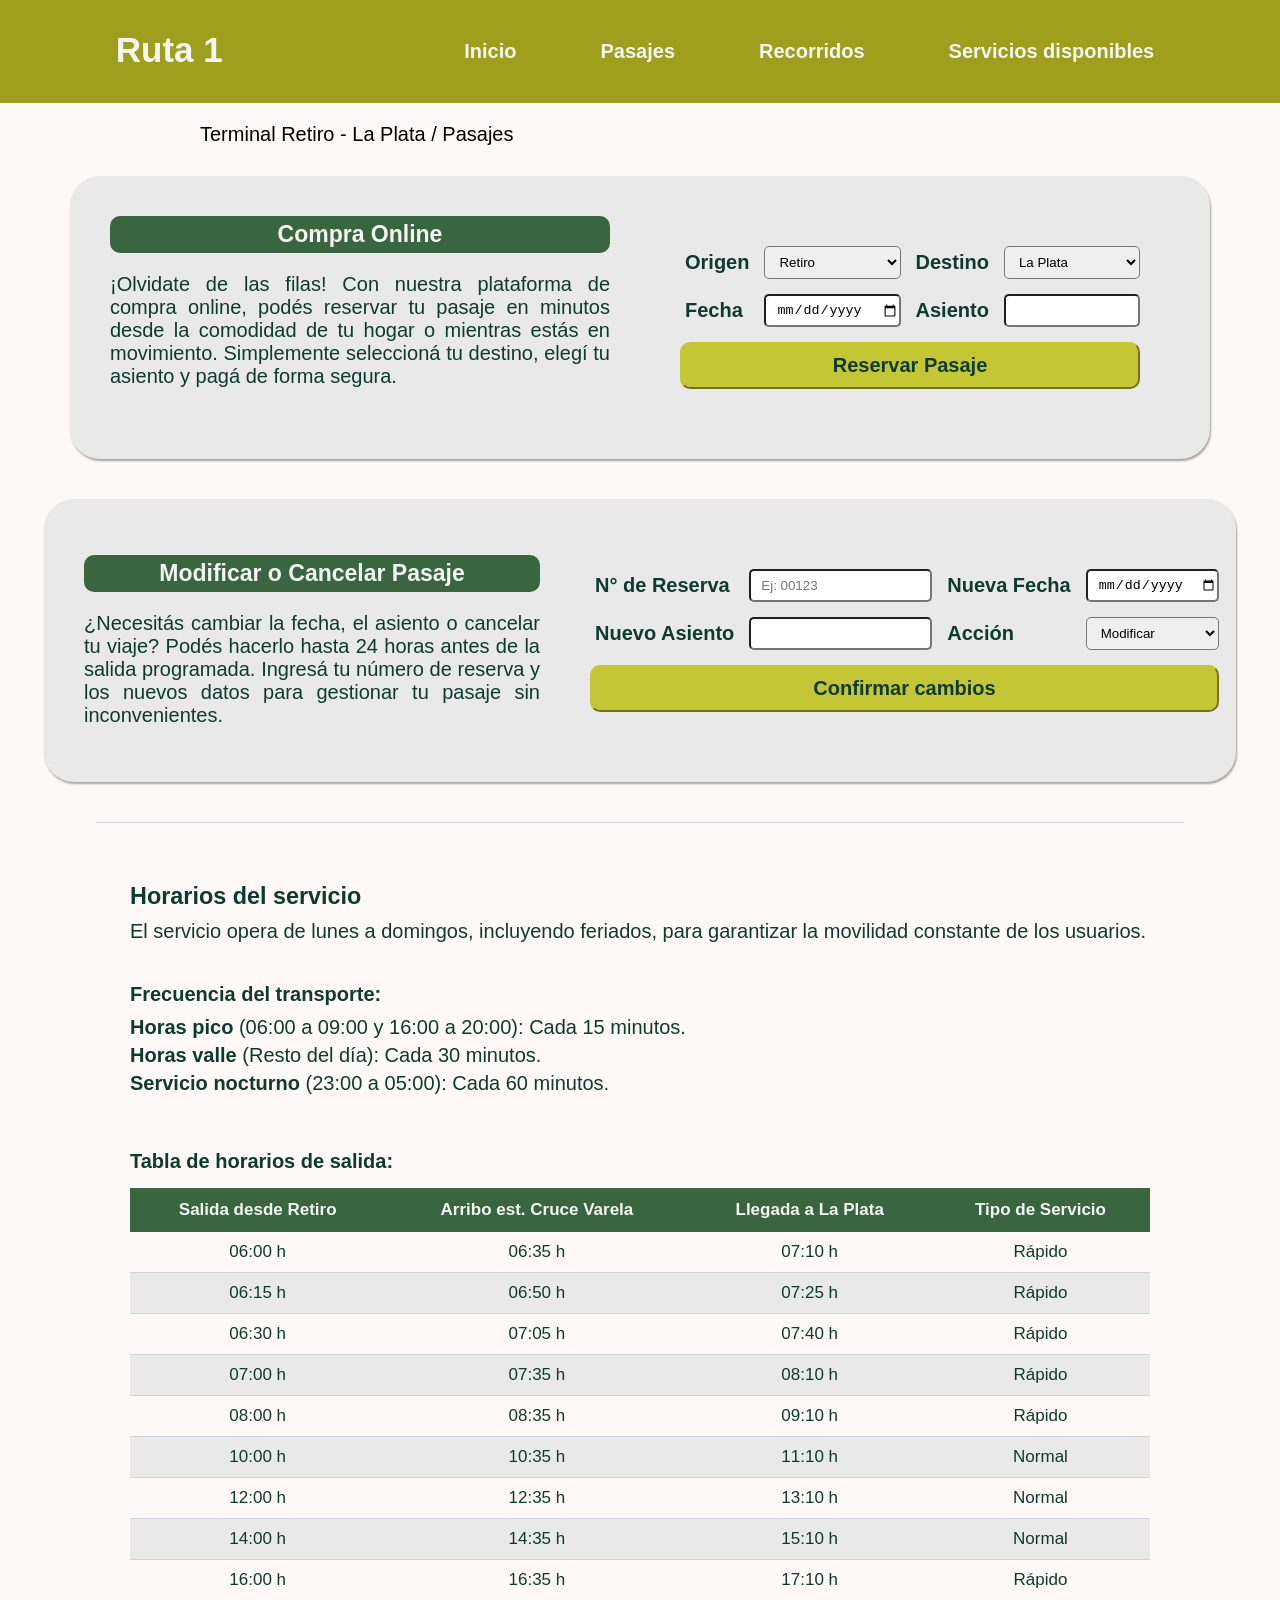
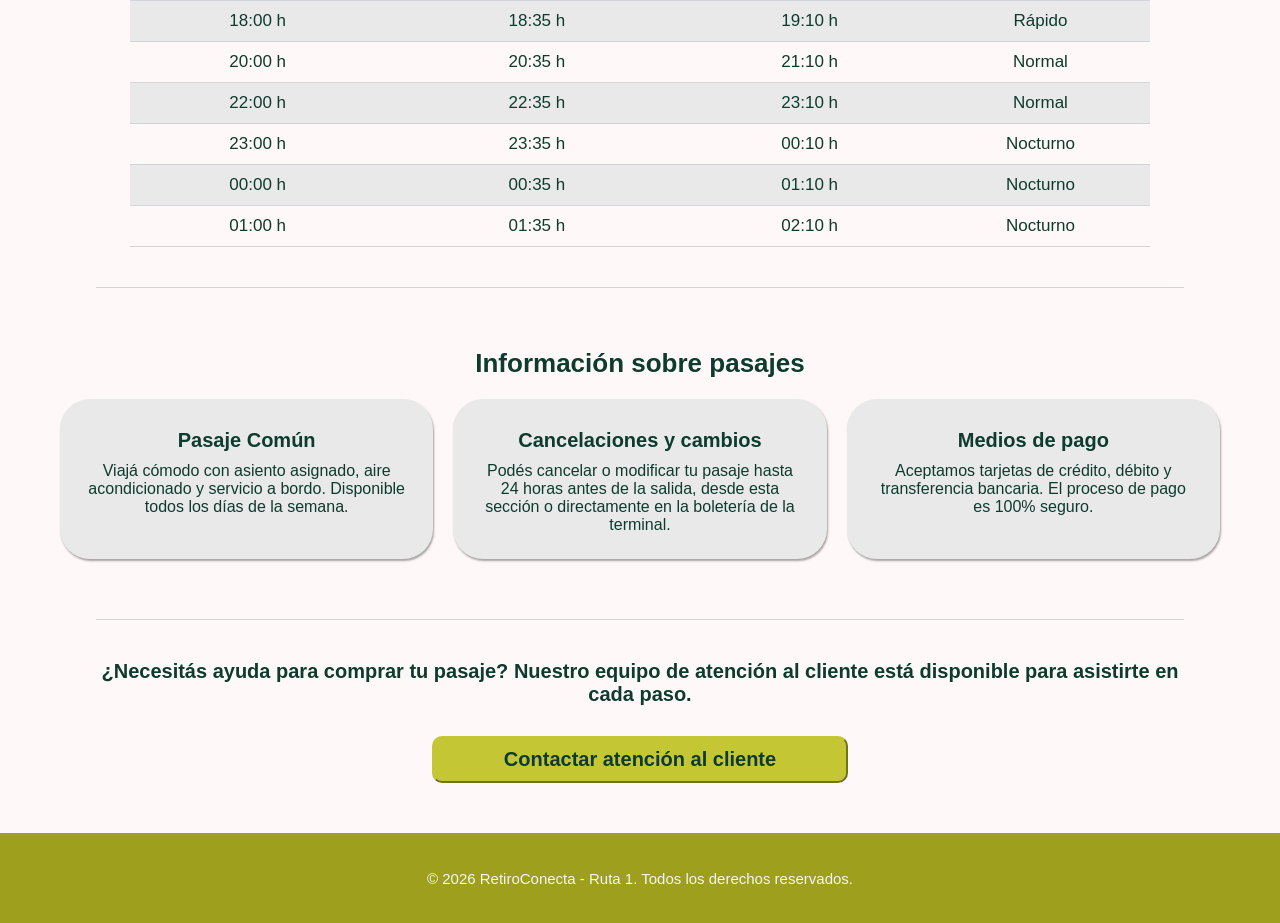
==== pasajes.html @ 9068457b "Proyecto Individual" ====
<!DOCTYPE html>
<html lang="es">

<head>
    <meta charset="UTF-8">
    <title>Pasajes - RetiroConecta</title>
    <link rel="stylesheet" href="pasajes.css">
    <meta name="viewport" content="width=device-width, initial-scale=1.0">
</head>

<body>
    <header>
        <nav>
            <p>Ruta 1</p>
            <ul>
                <li><a href="index.html">Inicio</a></li>
                <li><a href="pasajes.html">Pasajes</a></li>
                <li><a href="recorridos.html">Recorridos</a></li>
                <li><a href="servicios.html">Servicios disponibles</a></li>
            </ul>
        </nav>
    </header>

    <main>

        <div class="posicionamiento">
             <p>Terminal Retiro - La Plata / Pasajes</p>
        </div>

        <section class="CompraOnline">
            <div class="TextoCompraOnline">
                <h2>Compra Online</h2>
                <p>¡Olvidate de las filas! Con nuestra plataforma de compra online, podés reservar tu pasaje en minutos desde la comodidad de tu hogar o mientras estás en movimiento. Simplemente seleccioná tu destino, elegí tu asiento y pagá de forma segura.</p>
            </div>

            <form action="FormularioOnline.html" method="post">
                <label for="origen">Origen</label>
                <select id="origen" name="origen" required class="selector">
                    <option value="Retiro">Retiro</option>
                    <option value="La Plata">La Plata</option>
                </select>
                <label for="destino">Destino</label>
                <select id="destino" name="destino" required class="selector">
                    <option value="La Plata">La Plata</option>
                    <option value="Retiro">Retiro</option>
                </select>
                <label for="fecha">Fecha</label>
                <input type="date" id="fecha" name="fecha" min="2026-05-28" required class="selector">
                <label for="asiento">Asiento</label>
                <input type="number" id="asientos" name="asientos" min="1" max="4" required class="selector">
                <button type="submit">Reservar Pasaje</button>
            </form>
        </section>


        <section class="modificar-cancelar">
            <div class="Textomodificar-cancelar">
                <h2>Modificar o Cancelar Pasaje</h2>
                <p>¿Necesitás cambiar la fecha, el asiento o cancelar tu viaje? Podés hacerlo hasta 24 horas antes de la salida programada. Ingresá tu número de reserva y los nuevos datos para gestionar tu pasaje sin inconvenientes.</p>
            </div>

            <form action="FormularioModificar.html" method="post">
                <label for="nro-reserva">N° de Reserva</label>
                <input type="text" id="nro-reserva" name="nro-reserva" placeholder="Ej: 00123" required class="selector">
                <label for="nueva-fecha">Nueva Fecha</label>
                <input type="date" id="nueva-fecha" name="nueva-fecha" min="2026-05-28" class="selector">
                <label for="nuevo-asiento">Nuevo Asiento</label>
                <input type="number" id="nuevo-asiento" name="nuevo-asiento" min="1" max="4" class="selector">
                <label for="accion">Acción</label>
                <select id="accion" name="accion" required class="selector">
                    <option value="modificar">Modificar</option>
                    <option value="cancelar">Cancelar</option>
                </select>
                <button class="cambios" type="submit">Confirmar cambios</button>
            </form>
        </section>

        <hr class="linea-divisoria">

      
        <section class="horarios">
            <h3>Horarios del servicio</h3>
            <p>El servicio opera de lunes a domingos, incluyendo feriados, para garantizar la movilidad constante de los usuarios.</p>

            <div class="frecuencia">
                <h4>Frecuencia del transporte:</h4>
                <p class="horas"><strong>Horas pico</strong> (06:00 a 09:00 y 16:00 a 20:00): Cada 15 minutos.</p>
                <p class="horas"><strong>Horas valle</strong> (Resto del día): Cada 30 minutos.</p>
                <p class="horas"><strong>Servicio nocturno</strong> (23:00 a 05:00): Cada 60 minutos.</p>
            </div>

            <h4 class="subtitulo-tabla">Tabla de horarios de salida: </h4>

            <div class="contenedor-tabla">
                <table class="tabla-horarios">
                    <thead>
                        <tr>
                            <th>Salida desde Retiro</th>
                            <th>Arribo est. Cruce Varela</th>
                            <th>Llegada a La Plata</th>
                            <th>Tipo de Servicio</th>
                        </tr>
                    </thead>
                    <tbody>
                        <tr>
                            <td>06:00 h</td>
                            <td>06:35 h</td>
                            <td>07:10 h</td>
                            <td>Rápido</td>
                        </tr>
                        <tr>
                            <td>06:15 h</td>
                            <td>06:50 h</td>
                            <td>07:25 h</td>
                            <td>Rápido</td>
                        </tr>
                        <tr>
                            <td>06:30 h</td>
                            <td>07:05 h</td>
                            <td>07:40 h</td>
                            <td>Rápido</td>
                        </tr>
                        <tr>
                            <td>07:00 h</td>
                            <td>07:35 h</td>
                            <td>08:10 h</td>
                            <td>Rápido</td>
                        </tr>
                        <tr>
                            <td>08:00 h</td>
                            <td>08:35 h</td>
                            <td>09:10 h</td>
                            <td>Rápido</td>
                        </tr>
                        <tr>
                            <td>10:00 h</td>
                            <td>10:35 h</td>
                            <td>11:10 h</td>
                            <td>Normal</td>
                        </tr>
                        <tr>
                            <td>12:00 h</td>
                            <td>12:35 h</td>
                            <td>13:10 h</td>
                            <td>Normal</td>
                        </tr>
                        <tr>
                            <td>14:00 h</td>
                            <td>14:35 h</td>
                            <td>15:10 h</td>
                            <td>Normal</td>
                        </tr>
                        <tr>
                            <td>16:00 h</td>
                            <td>16:35 h</td>
                            <td>17:10 h</td>
                            <td>Rápido</td>
                        </tr>
                        <tr>
                            <td>18:00 h</td>
                            <td>18:35 h</td>
                            <td>19:10 h</td>
                            <td>Rápido</td>
                        </tr>
                        <tr>
                            <td>20:00 h</td>
                            <td>20:35 h</td>
                            <td>21:10 h</td>
                            <td>Normal</td>
                        </tr>
                        <tr>
                            <td>22:00 h</td>
                            <td>22:35 h</td>
                            <td>23:10 h</td>
                            <td>Normal</td>
                        </tr>
                        <tr>
                            <td>23:00 h</td>
                            <td>23:35 h</td>
                            <td>00:10 h</td>
                            <td>Nocturno</td>
                        </tr>
                        <tr>
                            <td>00:00 h</td>
                            <td>00:35 h</td>
                            <td>01:10 h</td>
                            <td>Nocturno</td>
                        </tr>
                        <tr>
                            <td>01:00 h</td>
                            <td>01:35 h</td>
                            <td>02:10 h</td>
                            <td>Nocturno</td>
                        </tr>
                    </tbody>
                </table>
            </div>
        </section>

        <hr class="linea-divisoria">

        <section class="información">
            <div class="info-pasajes">
                <h5>Información sobre pasajes</h5>
                <div class="contenedor-tarjetas">

                    <article class="tarjetas">
                        <h6>Pasaje Común</h6>
                        <p>Viajá cómodo con asiento asignado, aire acondicionado y servicio a bordo. Disponible todos los días de la semana.</p>
                    </article>

                    <article class="tarjetas">
                        <h6>Cancelaciones y cambios</h6>
                        <p>Podés cancelar o modificar tu pasaje hasta 24 horas antes de la salida, desde esta sección o directamente en la boletería de la terminal.</p>
                    </article>

                    <article class="tarjetas">
                        <h6>Medios de pago</h6>
                        <p>Aceptamos tarjetas de crédito, débito y transferencia bancaria. El proceso de pago es 100% seguro.</p>
                    </article>

                </div>
            </div>
        </section>

        <hr class="linea-divisoria">

        <div class="finalpreguntas">
            <p>¿Necesitás ayuda para comprar tu pasaje? Nuestro equipo de atención al cliente está disponible para asistirte en cada paso.</p>
            <button class="atencion-cliente" type="button">Contactar atención al cliente</button>
        </div>

    </main>

    <footer>
        <div>
            <p class="Derechos">© 2026 RetiroConecta - Ruta 1. Todos los derechos reservados.</p>
        </div>
    </footer>

</body>
---- pasajes.css ----
* {
    margin: 0;
    padding: 0;
}

header{
    background-color:hsl(60, 68%, 37%);

}

nav{
    display: flex;
    color: #F5F5F5;
    justify-content: space-around;
    
}

nav p{
    font-family:Verdana, Geneva, Tahoma, sans-serif;
    font-size: 35px;
    font-weight: bold;
    padding: 30px;

}

nav a{
    text-decoration: none;
    color: #F5F5F5;
    font-family: Verdana, Geneva, Tahoma, sans-serif;
    font-weight: bold;
    display: flex;
    cursor: pointer; 
   
}

ul li{
    display: inline-block;
    font-family:Verdana, Geneva, Tahoma, sans-serif;
    font-size: 20px;
    padding: 40px;
}

body{
    background-color: #fff8f8;
}

.posicionamiento{
    font-family: Verdana, Geneva, Tahoma, sans-serif;
    font-size: 20px;
    background-color: #fff8f8;
    margin-left: 200px;
    margin-top: 20px;
}

.CompraOnline{ 
    display: flex;
    background: #eae9e9;
    padding: 20px;
    border-radius: 30px;
    border-color: #F5F5F5;
    max-width: 1100px;
    width: 90%;
    box-shadow: 1px 2px 2px rgba(146, 143, 143, 0.8);
    margin: 30px auto;
    position: relative; 
    z-index: 10;
}

.TextoCompraOnline{
    padding: 20px;
    color: #0D3B2E;
    font-family:Verdana, Geneva, Tahoma, sans-serif;
    font-size: 20px;
    max-width: 500px;
    text-align:justify;
}

button{
    background-color: hsl(61, 59%, 49%);
    border-radius: 10px;
    border-color: hsl(61, 59%, 49%);
    padding: 10px;
    font-family: Verdana, Geneva, Tahoma, sans-serif;
    font-size: 20px;
    color: #0D3B2E;
    font-weight: bold;
    cursor: pointer;
    grid-column: span 4;
   
    
}

form{
    display: grid;
    grid-template-columns: max-content 1fr max-content 1fr;
    gap: 15px 10px;
    width: 50%;
    padding: 50px;
    color: #0D3B2E;
    font-family:Verdana, Geneva, Tahoma, sans-serif;
    font-size: 20px;
    
   
}

label{
    font-family:Verdana, Geneva, Tahoma, sans-serif;
    font-weight: bold;
    color: #0D3B2E;
    font-size: 20px;
    padding: 5px;
    display: flex;
    flex-direction: column;
   
    
}

.modificar-cancelar{
    display: flex;
    align-items: center;
    justify-content: space-around;
    font-family:Verdana, Geneva, Tahoma, sans-serif;
    font-size: 20px;
    text-align: justify;
    max-width: 1300px;
    width: 90%;
    margin: 40px auto;
    background-color: #eae9e9;
    border-radius: 30px;
    padding: 20px;
    box-shadow: 1px 2px 2px rgba(146, 143, 143, 0.8);
    color: #0D3B2E;

    
}

h2{
    color: #F5F5F5;
    background-color: #39663e;
    padding: 5px;
    font-family:Verdana, Geneva, Tahoma, sans-serif;
    font-size: 23px;
    text-align: center;
    border-radius: 10px;
    max-width: 500px;
    border-color: #39663e;
    margin-bottom: 20px;
   
   
}

.Textomodificar-cancelar{
    max-width: 500px;
    padding-left: 20px;
}

.selector{
    border-radius: 5px;
    padding-left: 10px;
}

.horarios{
    align-items: center;
    color: #0D3B2E;
    font-family:Verdana, Geneva, Tahoma, sans-serif;
    font-size: 20px;
    text-align: justify;
    max-width: 1020px;
    margin: 40px auto;
    padding-top: 10px;
    
}

.linea-divisoria {
  border: none;                  
  height: 1px;                  
  background-color: #d1d5db;   
  margin: 40px auto;            
  width: 85%;
}

h3{
  margin-top: 10px;
  margin-bottom: 10px; 
}

h4{
  margin-top: 40px;
  margin-bottom: 10px; 
}

.horas {
    margin-top: 5px;
    margin-bottom: 5px
}


.subtitulo-tabla {
    margin-top: 55px;
    margin-bottom: 15px;
    font-family: Verdana, Geneva, Tahoma, sans-serif;
    color: #0D3B2E;
}

.contenedor-tabla {
    overflow-x: auto;
}

.tabla-horarios {
    width: 100%;
    border-collapse: collapse;
    font-family: Verdana, Geneva, Tahoma, sans-serif;
    font-size: 17px;
    color: #0D3B2E;
}

.tabla-horarios th {
    background-color: #39663e;
    color: #F5F5F5;
    padding: 12px 15px;
    text-align: center;
}

.tabla-horarios td {
    padding: 10px 15px;
    text-align: center;
    border-bottom: 1px solid #d1d5db;
}

.tabla-horarios tbody tr:nth-child(even) {
    background-color: #eae9e9;
}

.tabla-horarios tbody tr:hover {
    background-color: #d6dbb5;
}

.información{
   max-width: 1200px;
   margin:  40px auto;
   
}


.info-pasajes{
    border-radius: 30px;
    padding: 20px;
    font-family:Verdana, Geneva, Tahoma, sans-serif;
    

}

h5{
    font-family: Verdana, Geneva, Tahoma, sans-serif;
    font-size: 26px;
    text-align: center;
    color: #0D3B2E;
    border-radius: 10px;
}

h6{
   color: #0D3B2E;
   font-family:Verdana, Geneva, Tahoma, sans-serif;
   font-size: 20px;
   margin-top: 5px;
   text-align: center;
   margin-bottom: 10px;
   

}


.contenedor-tarjetas{
    display: flex;
    justify-content: space-between; 
    gap: 20px;                     
    margin-top: 20px;
    flex-wrap: wrap;
    
}

.tarjetas{
    color: #0D3B2E;                 
    padding: 25px;                  
    border-radius: 30px;                                  
    min-width: 280px;               
    text-align: center;    
    max-width: 400px;  
    box-shadow: 1px 2px 2px rgba(146, 143, 143, 0.8);
    flex: 1;
    background-color: #eae9e9;
         
}


.finalpreguntas {
    color: #0D3B2E;
    text-align: center;
    font-family: Verdana, Geneva, Tahoma, sans-serif;
    font-size: 20px;
    font-weight: bold;
    min-width: 300px;
    margin-left: 100px;
    margin-right: 100px;
    margin-bottom: 30px;
}

.atencion-cliente {
    margin-top: 30px;
    margin-bottom: 20px;
    padding: 10px;
    padding-left: 70px;
    padding-right: 70px;
    
}


footer{
    background-color:hsl(60, 68%, 37%);
    color:#AAAAAA;
    display: flex;
    justify-content: center;
    align-items: center;
    height: 90px;
    
}


footer p{
    font-family:Verdana, Geneva, Tahoma, sans-serif;
    font-size: 15px;
    color: #F5F5F5;
}


@media (max-width: 768px) {

    
   nav {
        display: flex;
        flex-direction: column;  
        padding: 20px 0;         
    }

    nav p {
        font-size: 25px;
        padding: 0 0 10px 0;     
        text-align: center;
    }

  
    nav ul {
        width: 100%;
        padding: 0;  
        display: flex;  
        justify-content: center;
        gap: 20px
    }

    ul li {
        padding: 12px 0;        
        font-size: 14px;
    }

    nav a {
        display: inline-block;   
        text-align: center;
    }

    .posicionamiento{
        margin-left: 40px;
        font-size: 15px;
       
    }
    
    .CompraOnline {
        flex-direction: column;
        margin: 20px auto;    
        padding: 15px;
        max-width: 90%;
    }

    .TextoCompraOnline {
        max-width: 100%;
        padding: 10px 0;
        text-align: left;
        font-size: 17px;
        text-align: justify;
    }

    
    form {
        display: flex;
        flex-direction: column;
        width: 100%;
        padding: 10px 0;
        gap: 10px;
    }

    label {
        font-size: 15px;
        padding: 0;
    }

    .selector {
        padding: 8px;
        font-size: 15px;
    }

    button {
        grid-column: span 1; 
        font-size: 15px;
        margin-top: 10px;
    }

    .modificar-cancelar {
        flex-direction: column;
        padding: 15px;
        max-width: 90%;
    }

    .Textomodificar-cancelar {
        width: 100%;
        padding: 10px 0;
        font-size: 17px;
        text-align: justify;
    }

    h2 {
        max-width: 100%;
        font-size: 19px;
    }

   
    .horarios {
    padding: 20px 25px; 
    text-align: left; 
    font-size: 17px; 
    }

    h3 {
        font-size: 19px;
    }

    h5{
      font-size: 19px;
    }

    h6{
       font-size: 16px;
    }

    .contenedor-tarjetas {
        flex-direction: column;
        gap: 15px;
    }

    .tarjetas {
        max-width: 100%;
        font-size: 17px;
    }


    .finalpreguntas {
        margin-left: 20px;
        margin-right: 20px;
        font-size: 15px;
    }

    .atencion-cliente {
        width: 100%;
        padding-left: 0;
        padding-right: 0;
    }

    footer {
        display: flex;
        justify-content: center;
        align-items: center;
        height: auto;           
        padding: 20px;           
        text-align: center;      
    }

    footer p {
        font-size: 14px;
        line-height: 1.5;      
        padding: 0;
    }

}
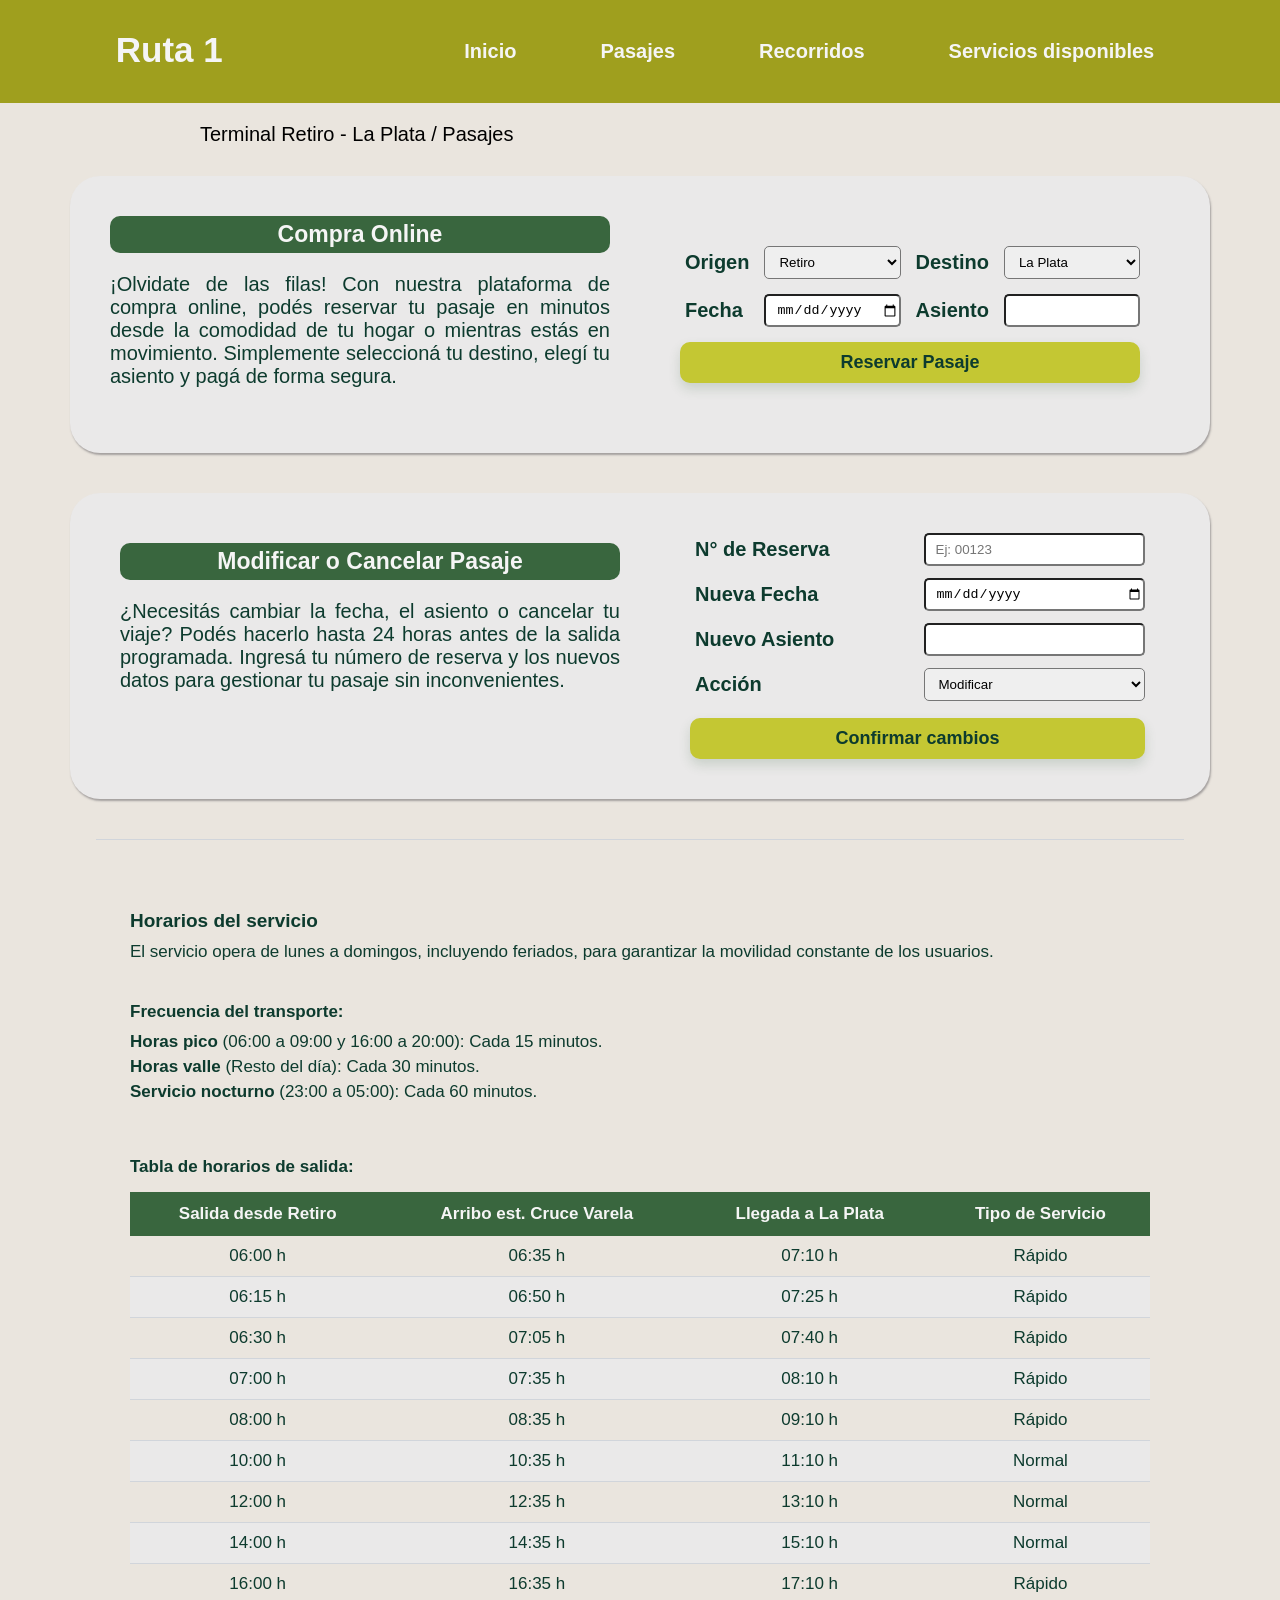
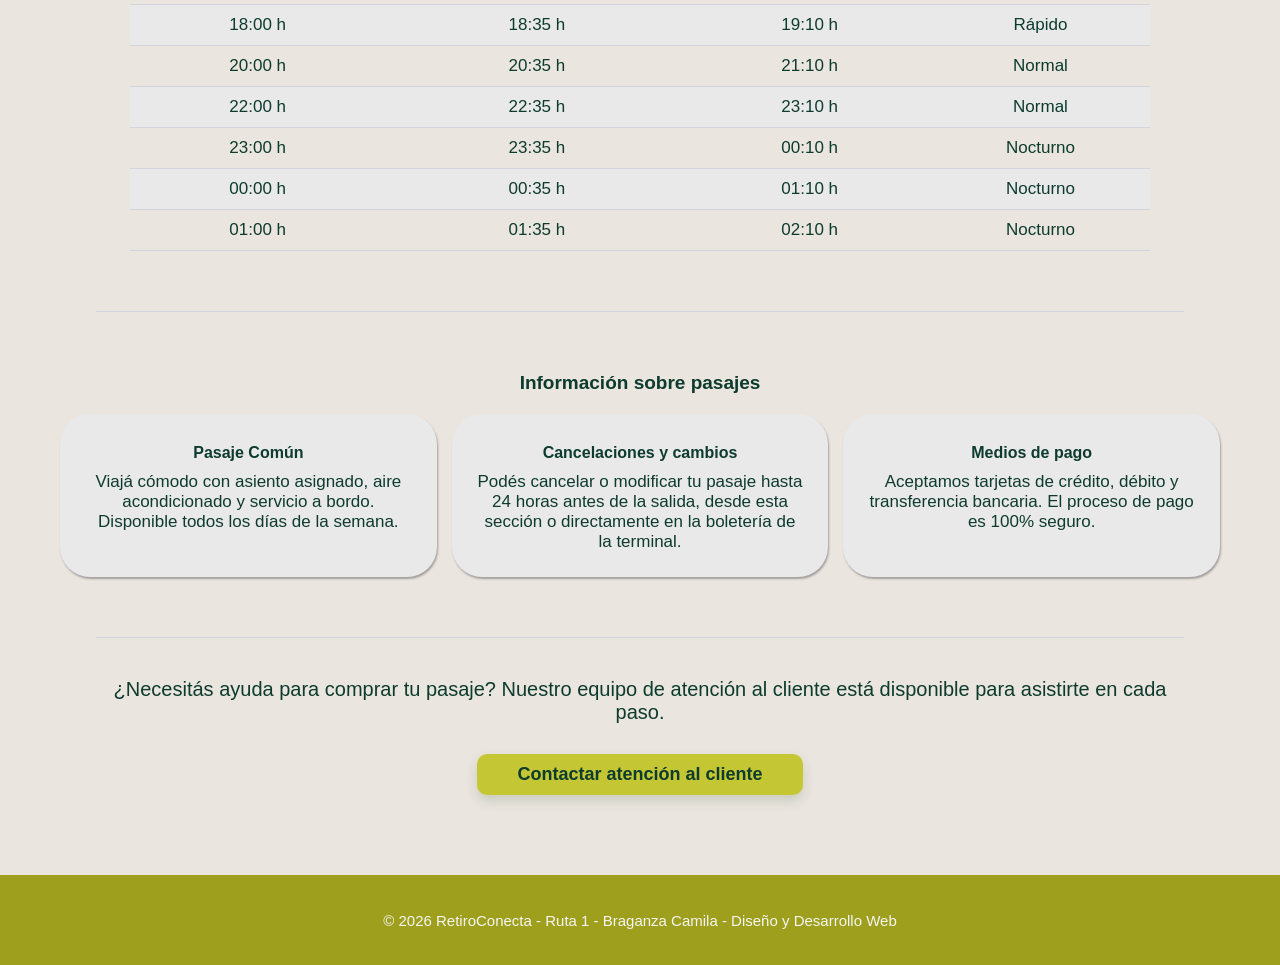
==== commit 2dc3ccb0: "version 2.0" ====
--- a/pasajes.html
+++ b/pasajes.html
@@ -59,7 +59,7 @@
                 <p>¿Necesitás cambiar la fecha, el asiento o cancelar tu viaje? Podés hacerlo hasta 24 horas antes de la salida programada. Ingresá tu número de reserva y los nuevos datos para gestionar tu pasaje sin inconvenientes.</p>
             </div>
 
-            <form action="FormularioModificar.html" method="post">
+            <form class="form-cambios" action="FormularioModificar.html" method="post">
                 <label for="nro-reserva">N° de Reserva</label>
                 <input type="text" id="nro-reserva" name="nro-reserva" placeholder="Ej: 00123" required class="selector">
                 <label for="nueva-fecha">Nueva Fecha</label>
@@ -234,7 +234,7 @@
 
     <footer>
         <div>
-            <p class="Derechos">© 2026 RetiroConecta - Ruta 1. Todos los derechos reservados.</p>
+            <p class="Derechos">© 2026 RetiroConecta - Ruta 1 - Braganza Camila - Diseño y Desarrollo Web</p>
         </div>
     </footer>
 
--- a/pasajes.css
+++ b/pasajes.css
@@ -41,13 +41,12 @@
 }
 
 body{
-    background-color: #fff8f8;
+    background-color: #eae5de;
 }
 
 .posicionamiento{
     font-family: Verdana, Geneva, Tahoma, sans-serif;
     font-size: 20px;
-    background-color: #fff8f8;
     margin-left: 200px;
     margin-top: 20px;
 }
@@ -76,21 +75,56 @@
 }
 
 button{
-    background-color: hsl(61, 59%, 49%);
+    --btn-bg: hsl(61, 59%, 49%);
+    --btn-bg-hover: hsl(61, 59%, 43%);
+    --btn-shadow: rgba(57,102,62,0.18);
+    background-color: var(--btn-bg);
+    color: #0D3B2E;
+    border: none;
     border-radius: 10px;
-    border-color: hsl(61, 59%, 49%);
-    padding: 10px;
-    font-family: Verdana, Geneva, Tahoma, sans-serif;
-    font-size: 20px;
-    color: #0D3B2E;
+    padding: 10px 14px;
+    font-family: Verdana, Geneva, Tahoma, sans-serif;
+    font-size: 18px;
     font-weight: bold;
     cursor: pointer;
-    grid-column: span 4;
-   
-    
-}
-
-form{
+    box-shadow: 0 6px 12px var(--btn-shadow);
+    transition: background-color 200ms ease, box-shadow 200ms ease, transform 120ms ease;
+}
+
+button:hover,
+button:focus{
+    background-color: var(--btn-bg-hover);
+    box-shadow: 0 10px 18px rgba(57,102,62,0.28);
+    transform: translateY(-2px);
+}
+
+button:active{
+    transform: translateY(0);
+    box-shadow: 0 4px 8px rgba(57,102,62,0.14);
+}
+
+button:focus{
+    outline: 3px solid rgba(57,102,62,0.12);
+    outline-offset: 3px;
+}
+
+
+.CompraOnline form button,
+.CompraOnline button{
+    display: block;
+    width: 100%;
+    grid-column: 1 / -1;
+}
+
+
+.finalpreguntas .atencion-cliente,
+.atencion-cliente{
+    display: inline-block;
+    width: auto;
+    min-width: 140px;
+}
+
+form {
     display: grid;
     grid-template-columns: max-content 1fr max-content 1fr;
     gap: 15px 10px;
@@ -117,22 +151,22 @@
 
 .modificar-cancelar{
     display: flex;
-    align-items: center;
-    justify-content: space-around;
-    font-family:Verdana, Geneva, Tahoma, sans-serif;
+    flex-direction: row;
+    align-items: flex-start;
+    gap: 20px;
+    font-family: Verdana, Geneva, Tahoma, sans-serif;
     font-size: 20px;
     text-align: justify;
-    max-width: 1300px;
-    width: 90%;
+    max-width: 1100px;
     margin: 40px auto;
     background-color: #eae9e9;
     border-radius: 30px;
     padding: 20px;
     box-shadow: 1px 2px 2px rgba(146, 143, 143, 0.8);
     color: #0D3B2E;
-
-    
-}
+}
+
+
 
 h2{
     color: #F5F5F5;
@@ -151,7 +185,26 @@
 
 .Textomodificar-cancelar{
     max-width: 500px;
+    width: 48%;
     padding-left: 20px;
+    padding: 30px;
+}
+
+
+.modificar-cancelar form {
+    width: 45%;
+    padding: 20px;
+    box-sizing: border-box;
+    display: grid;
+    grid-template-columns: 1fr 1fr;
+    gap: 12px;
+}
+
+.modificar-cancelar form button.cambios {
+    grid-column: 1 / -1;
+    width: 100%;
+    justify-self: stretch;
+    margin-top: 5px;
 }
 
 .selector{
@@ -276,20 +329,19 @@
     gap: 20px;                     
     margin-top: 20px;
     flex-wrap: wrap;
-    
+    align-items: stretch;
 }
 
 .tarjetas{
     color: #0D3B2E;                 
     padding: 25px;                  
     border-radius: 30px;                                  
-    min-width: 280px;               
+    min-width: 260px;               
+    flex: 1 1 calc(33.333% - 20px);
+    max-width: calc(33.333% - 20px);
     text-align: center;    
-    max-width: 400px;  
     box-shadow: 1px 2px 2px rgba(146, 143, 143, 0.8);
-    flex: 1;
     background-color: #eae9e9;
-         
 }
 
 
@@ -298,7 +350,6 @@
     text-align: center;
     font-family: Verdana, Geneva, Tahoma, sans-serif;
     font-size: 20px;
-    font-weight: bold;
     min-width: 300px;
     margin-left: 100px;
     margin-right: 100px;
@@ -308,10 +359,8 @@
 .atencion-cliente {
     margin-top: 30px;
     margin-bottom: 20px;
-    padding: 10px;
-    padding-left: 70px;
-    padding-right: 70px;
-    
+    padding-left: 40px;
+    padding-right: 40px;
 }
 
 
@@ -322,7 +371,7 @@
     justify-content: center;
     align-items: center;
     height: 90px;
-    
+    margin-top: 60px;
 }
 
 
@@ -331,6 +380,7 @@
     font-size: 15px;
     color: #F5F5F5;
 }
+
 
 
 @media (max-width: 768px) {
@@ -354,12 +404,14 @@
         padding: 0;  
         display: flex;  
         justify-content: center;
-        gap: 20px
+        flex-wrap: wrap;
+        gap: 10px;
     }
 
     ul li {
-        padding: 12px 0;        
-        font-size: 14px;
+        padding: 8px 6px;        
+        font-size: 12px;
+        white-space: nowrap;
     }
 
     nav a {
@@ -413,23 +465,94 @@
         margin-top: 10px;
     }
 
+}
+
+@media (max-width: 420px) {
+    nav p {
+        font-size: 20px;
+        padding: 0 0 8px 0;
+    }
+
+    ul li {
+        padding: 6px 4px;        
+        font-size: 10px;
+    }
+
+    .posicionamiento {
+        margin-left: 20px;
+        font-size: 13px;
+    }
+
+    .CompraOnline {
+        padding: 10px;
+    }
+
+    .TextoCompraOnline {
+        font-size: 14px;
+    }
+
+    form {
+        padding: 10px 0;
+        gap: 8px;
+    }
+
+    label {
+        font-size: 13px;
+    }
+
+    .selector {
+        padding: 6px;
+        font-size: 13px;
+    }
+
+    button {
+        font-size: 13px;
+    }
+
+    h2 {
+        font-size: 16px;
+    }
+
     .modificar-cancelar {
         flex-direction: column;
+        padding: 10px;
+        max-width: 95%;
+    }
+
+    .Textomodificar-cancelar {
+        max-width: 100%;
+        font-size: 14px;
+    }
+
+    .horarios {
+        font-size: 14px;
+        max-width: 95%;
+    }
+
+    h3 {
+        font-size: 16px;
+    }
+
+    h5 {
+        font-size: 16px;
+    }
+
+    .tarjetas {
         padding: 15px;
-        max-width: 90%;
-    }
-
-    .Textomodificar-cancelar {
-        width: 100%;
-        padding: 10px 0;
-        font-size: 17px;
-        text-align: justify;
-    }
-
-    h2 {
-        max-width: 100%;
-        font-size: 19px;
-    }
+        font-size: 14px;
+        min-width: 200px;
+    }
+
+    
+    .finalpreguntas {
+        margin-left: 20px;
+        margin-right: 20px;
+        font-size: 20px;
+    }
+
+}
+
+    
 
    
     .horarios {
@@ -451,42 +574,17 @@
     }
 
     .contenedor-tarjetas {
-        flex-direction: column;
+        flex-direction: row;
         gap: 15px;
     }
 
     .tarjetas {
-        max-width: 100%;
+        flex: 1 1 calc(.333% - 15px);
+        max-width: calc(33.333% - 15px);
         font-size: 17px;
     }
 
-
-    .finalpreguntas {
-        margin-left: 20px;
-        margin-right: 20px;
-        font-size: 15px;
-    }
-
-    .atencion-cliente {
-        width: 100%;
-        padding-left: 0;
-        padding-right: 0;
-    }
-
-    footer {
-        display: flex;
-        justify-content: center;
-        align-items: center;
-        height: auto;           
-        padding: 20px;           
-        text-align: center;      
-    }
-
-    footer p {
-        font-size: 14px;
-        line-height: 1.5;      
-        padding: 0;
-    }
-
-}
-
+    
+
+
+
